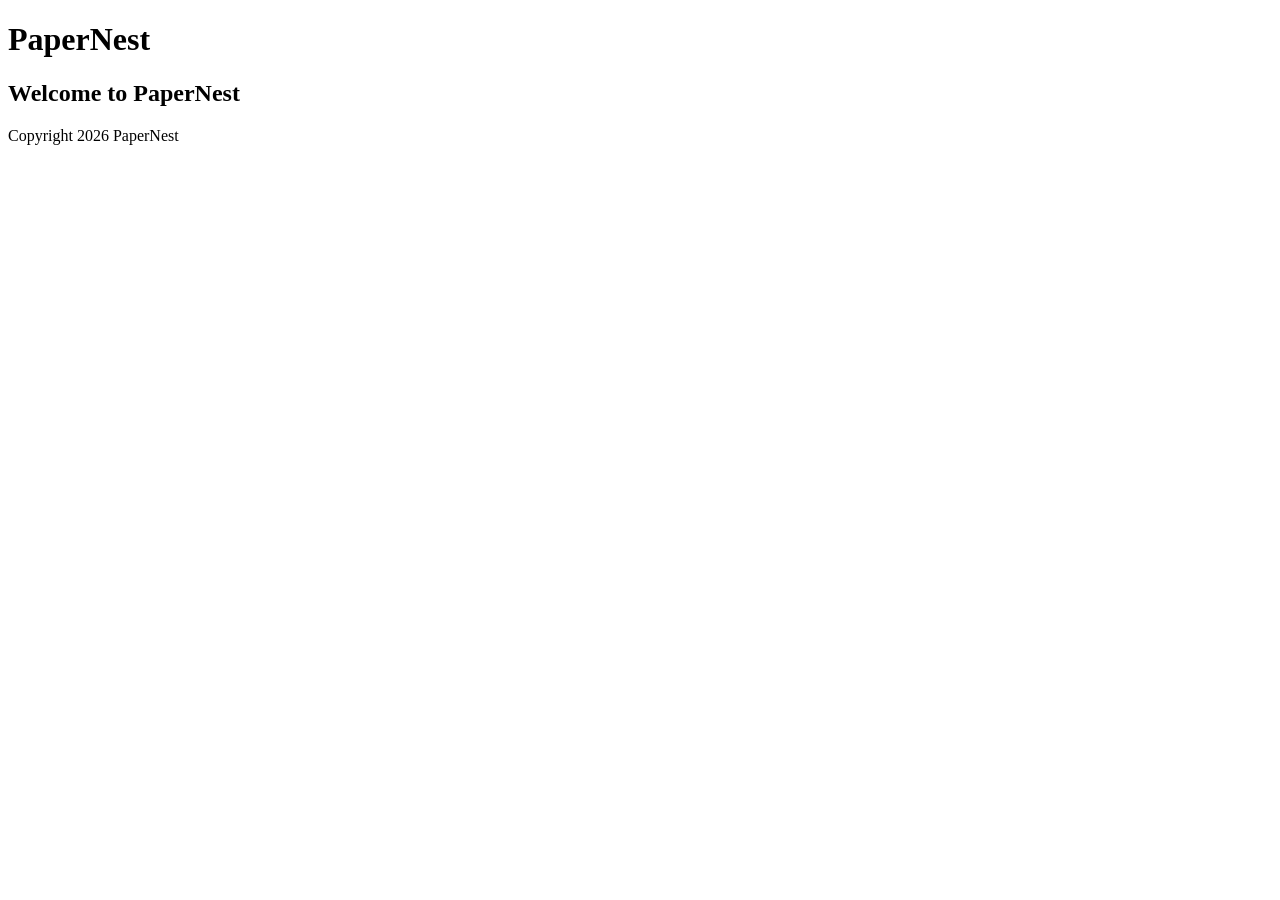
==== index.html @ 01c61b45 "Initial HTML structure for three pages" ====
<!DOCTYPE html>
<html lang="en">
<head>
    <meta charset="UTF-8">
    <meta name="viewport" content="width=device-width, initial-scale=1.0">
    <title>PaperNest - Home</title>
</head>
<body>
    <!-- Name: Shaika Islam Arpita, ID: 2311080 -->
    <header>
        <h1>PaperNest</h1>
    </header>
    <main>
        <h2>Welcome to PaperNest</h2>
    </main>
    <footer>
        <p>Copyright 2026 PaperNest</p>
    </footer>
</body>
</html>
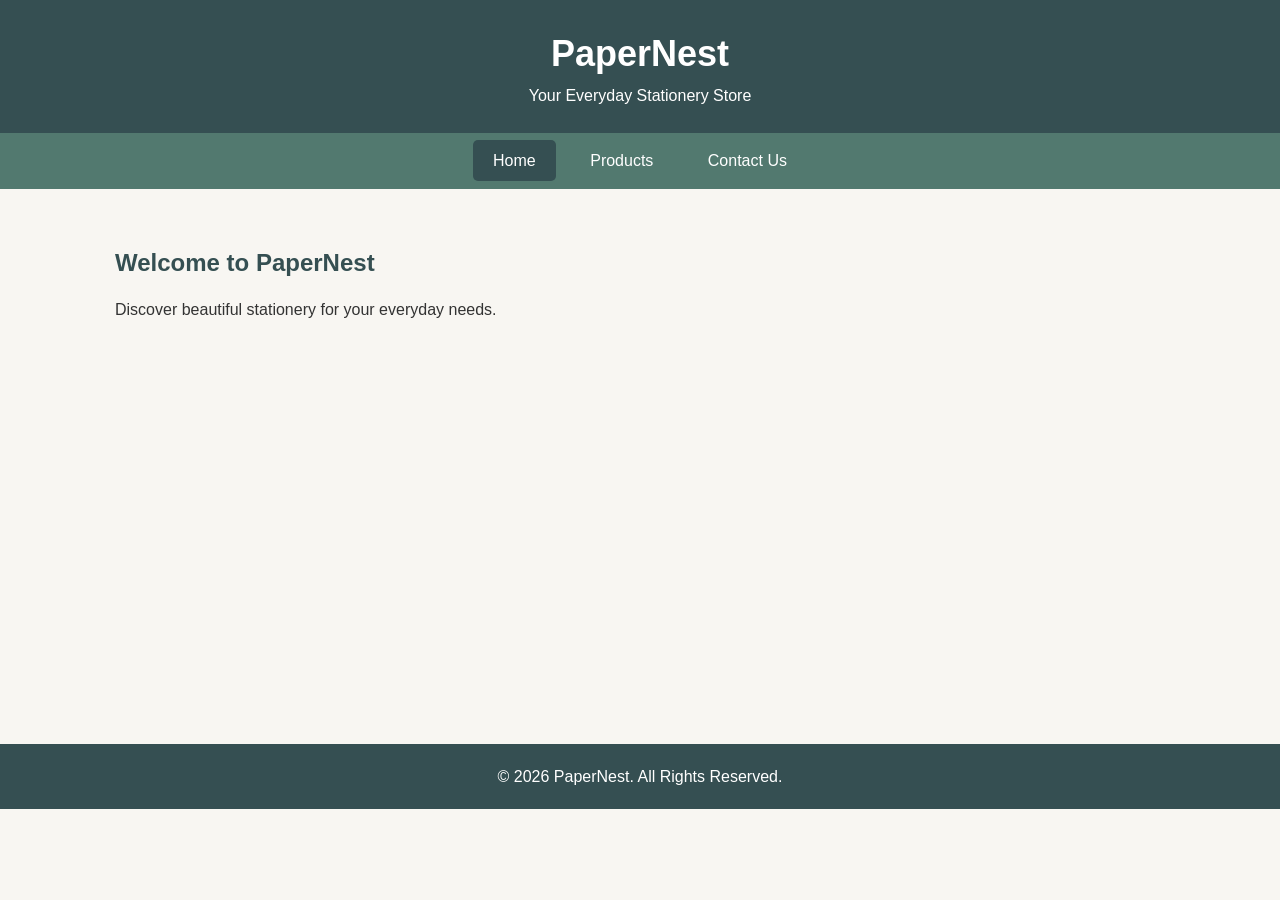
==== commit 343a14f0: "Add navigation header footer and basic CSS" ====
--- a/index.html
+++ b/index.html
@@ -5,17 +5,30 @@
     <meta charset="UTF-8">
     <meta name="viewport" content="width=device-width, initial-scale=1.0">
     <title>PaperNest - Home</title>
+    <link rel="stylesheet" href="style.css">
 </head>
 <body>
     <!-- Name: Shaika Islam Arpita, ID: 2311080 -->
+
     <header>
         <h1>PaperNest</h1>
+        <p>Your Everyday Stationery Store</p>
     </header>
+
+    <nav>
+        <a href="index.html" class="active">Home</a>
+        <a href="products.html">Products</a>
+        <a href="contact.html">Contact Us</a>
+    </nav>
+
     <main>
         <h2>Welcome to PaperNest</h2>
+        <p>Discover beautiful stationery for your everyday needs.</p>
     </main>
+
     <footer>
-        <p>Copyright 2026 PaperNest</p>
+        <p>&copy; 2026 PaperNest. All Rights Reserved.</p>
     </footer>
+
 </body>
 </html>
--- a/style.css
+++ b/style.css
@@ -0,0 +1,74 @@
+
+* {
+    margin: 0;
+    padding: 0;
+    box-sizing: border-box;
+}
+
+body {
+    font-family: Arial, sans-serif;
+    background-color: #f8f6f2;
+    color: #333333;
+    line-height: 1.6;
+}
+
+header {
+    background-color: #354f52;
+    color: white;
+    text-align: center;
+    padding: 25px;
+}
+
+header h1 {
+    font-size: 36px;
+}
+
+header p {
+    font-size: 16px;
+}
+
+nav {
+    background-color: #52796f;
+    text-align: center;
+    padding: 15px;
+}
+
+nav a {
+    color: white;
+    text-decoration: none;
+    padding: 12px 20px;
+    margin: 5px;
+    border-radius: 5px;
+}
+
+nav a:hover {
+    background-color: #cad2c5;
+    color: #253b35;
+}
+
+nav a.active {
+    background-color: #354f52;
+}
+
+main {
+    max-width: 1100px;
+    margin: 30px auto;
+    padding: 25px;
+    min-height: 55vh;
+}
+
+main h2 {
+    color: #354f52;
+    margin-bottom: 15px;
+}
+
+main p {
+    margin-bottom: 15px;
+}
+
+footer {
+    background-color: #354f52;
+    color: white;
+    text-align: center;
+    padding: 20px;
+}
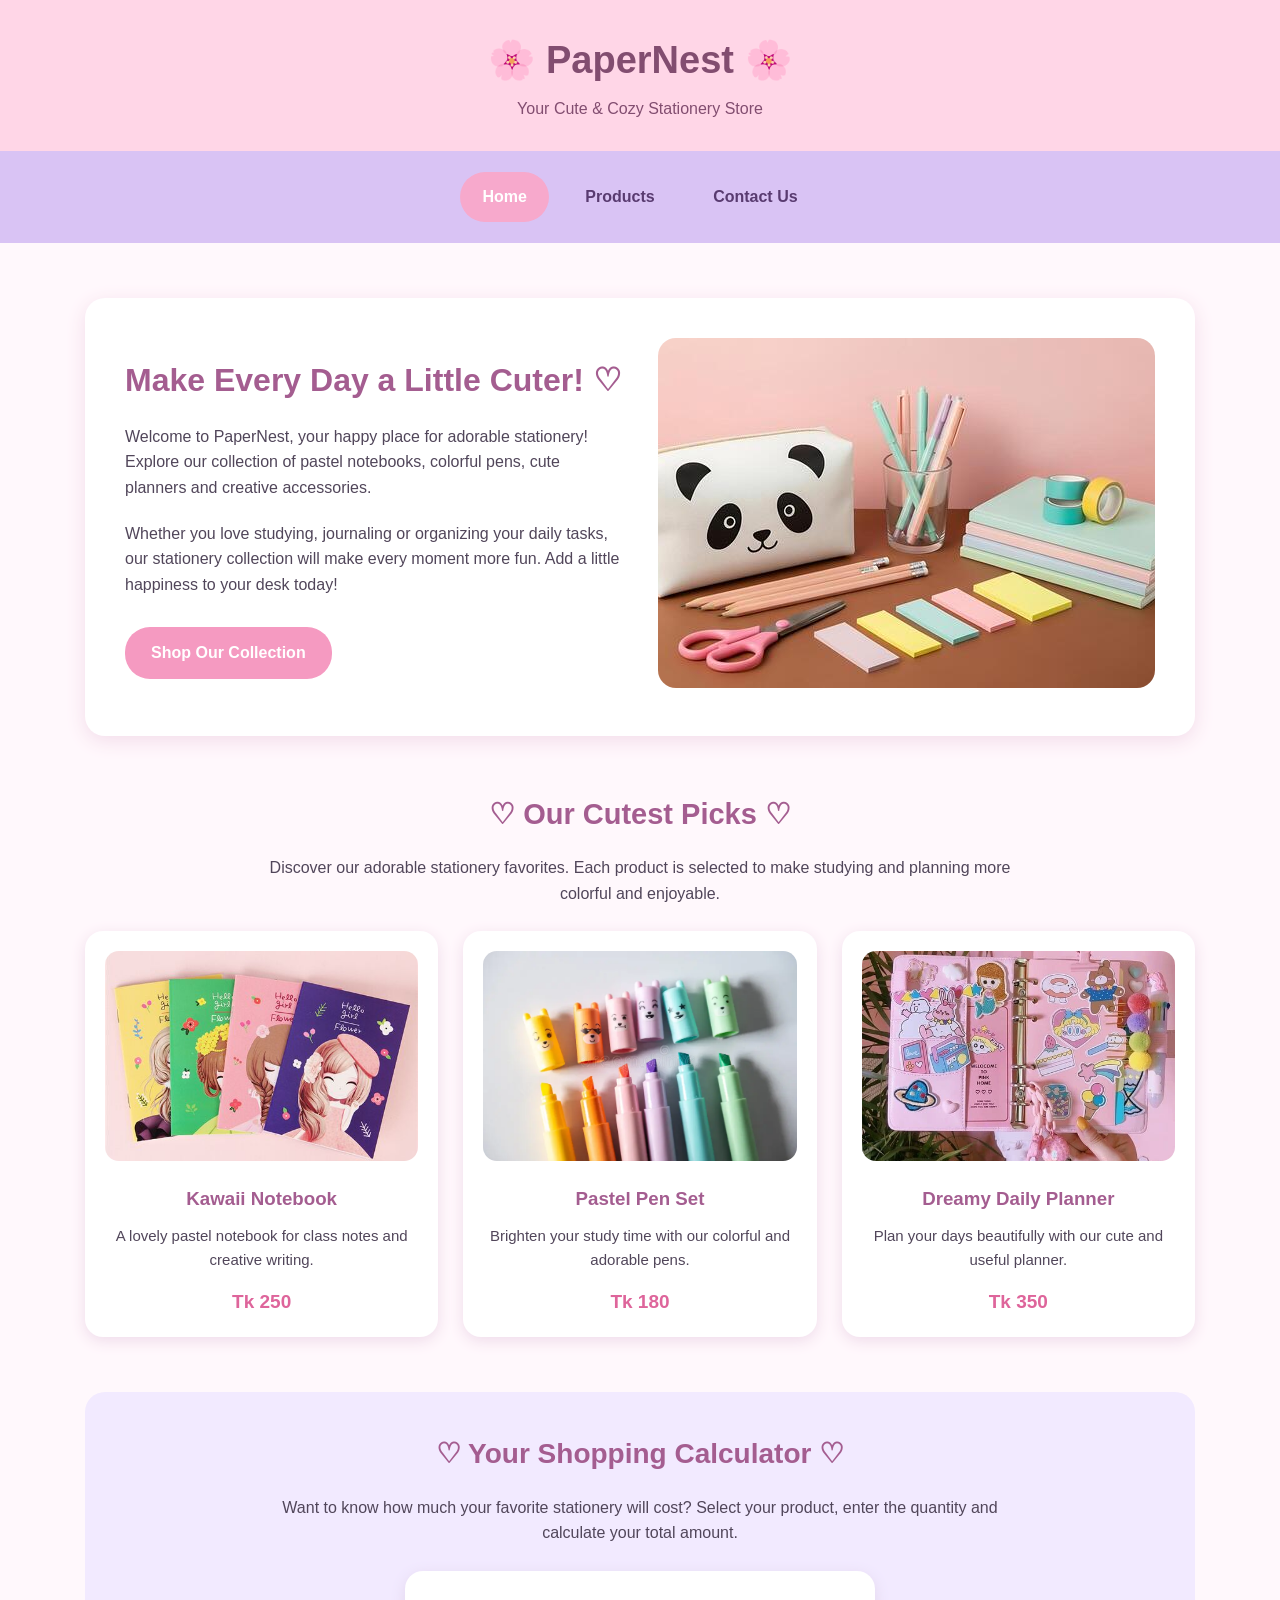
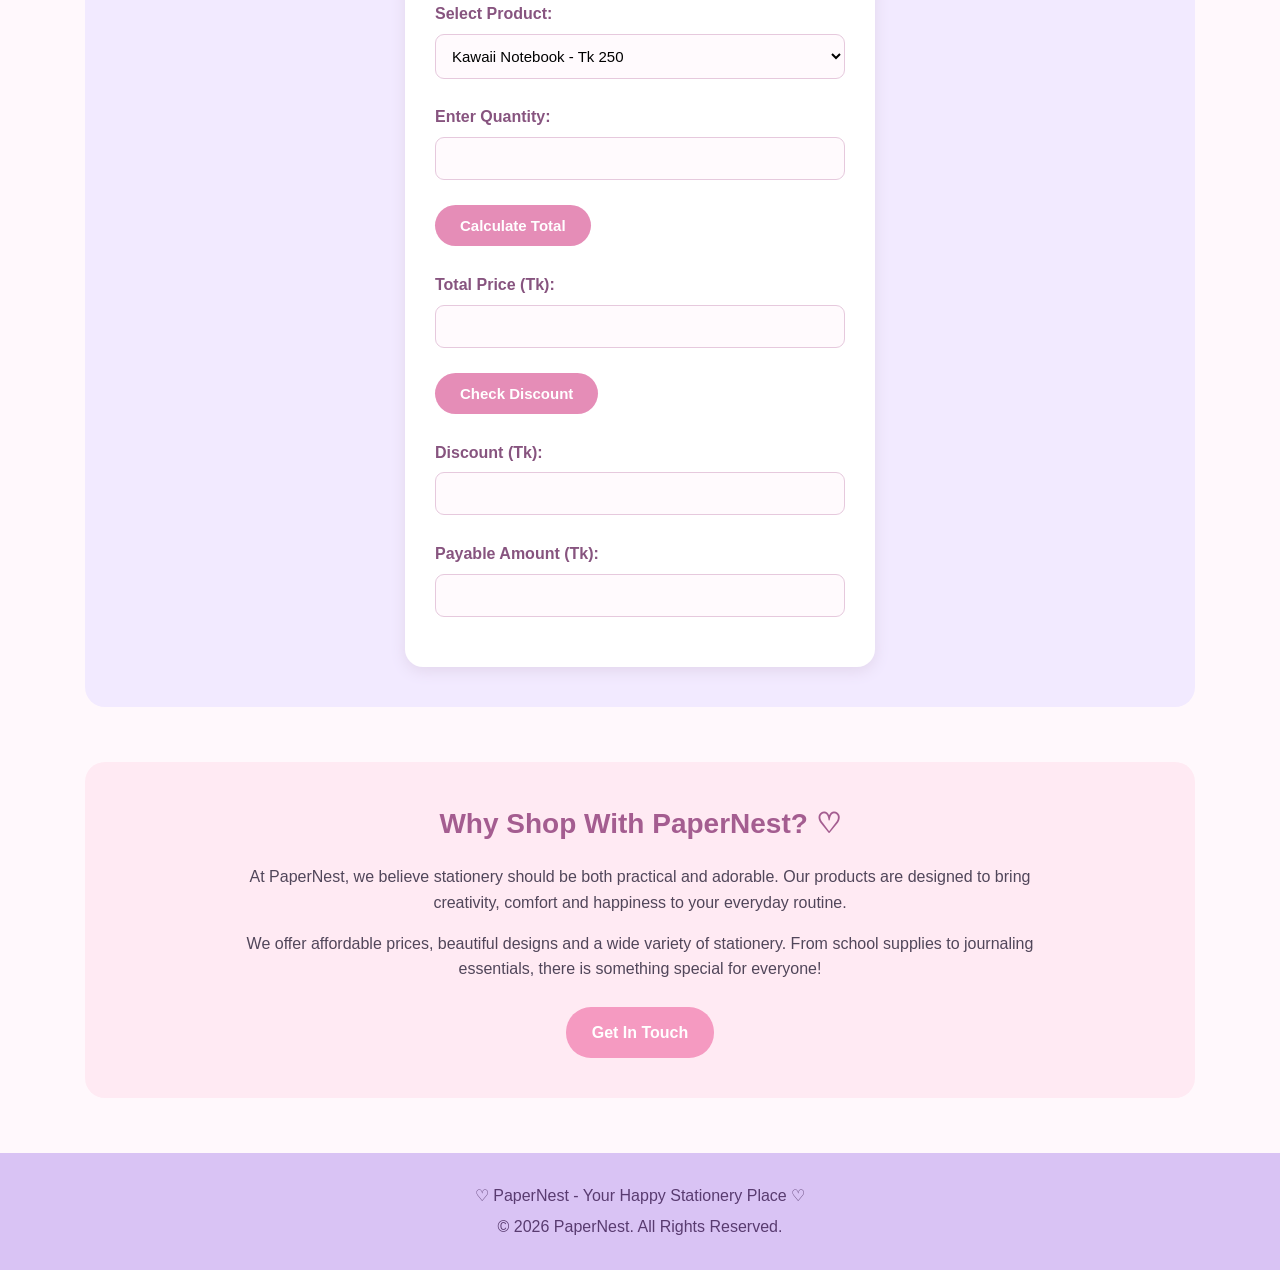
==== commit 93fb2bb0: "Design kawaii homepage with flexbox and product images" ====
--- a/index.html
+++ b/index.html
@@ -7,12 +7,13 @@
     <title>PaperNest - Home</title>
     <link rel="stylesheet" href="style.css">
 </head>
+
 <body>
     <!-- Name: Shaika Islam Arpita, ID: 2311080 -->
 
     <header>
-        <h1>PaperNest</h1>
-        <p>Your Everyday Stationery Store</p>
+        <h1>🌸 PaperNest 🌸</h1>
+        <p>Your Cute & Cozy Stationery Store</p>
     </header>
 
     <nav>
@@ -22,13 +23,225 @@
     </nav>
 
     <main>
-        <h2>Welcome to PaperNest</h2>
-        <p>Discover beautiful stationery for your everyday needs.</p>
+
+        <!-- Home Welcome Section -->
+
+        <section class="hero">
+
+            <div class="hero-text">
+
+                <h2>Make Every Day a Little Cuter! ♡</h2>
+
+                <p>
+                    Welcome to PaperNest, your happy place for
+                    adorable stationery! Explore our collection
+                    of pastel notebooks, colorful pens, cute
+                    planners and creative accessories.
+                </p>
+
+                <p>
+                    Whether you love studying, journaling or
+                    organizing your daily tasks, our stationery
+                    collection will make every moment more fun.
+                    Add a little happiness to your desk today!
+                </p>
+
+                <a href="products.html" class="shop-link">
+                    Shop Our Collection
+                </a>
+
+            </div>
+
+            <div class="hero-image">
+
+                <img src="images/hero-stationery.jpg"
+                     alt="Cute pastel stationery collection">
+
+            </div>
+
+        </section>
+
+
+        <!-- Featured Products Section -->
+
+        <section class="featured">
+
+            <h2>♡ Our Cutest Picks ♡</h2>
+
+            <p>
+                Discover our adorable stationery favorites.
+                Each product is selected to make studying
+                and planning more colorful and enjoyable.
+            </p>
+
+            <div class="feature-container">
+
+                <div class="feature-box">
+
+                    <img src="images/kawaii-notebook.jpg"
+                         alt="Cute pastel notebook">
+
+                    <h3>Kawaii Notebook</h3>
+
+                    <p>
+                        A lovely pastel notebook for
+                        class notes and creative writing.
+                    </p>
+
+                    <h4>Tk 250</h4>
+
+                </div>
+
+                <div class="feature-box">
+
+                    <img src="images/kawaii-pens.jpg"
+                         alt="Cute colorful pen set">
+
+                    <h3>Pastel Pen Set</h3>
+
+                    <p>
+                        Brighten your study time with
+                        our colorful and adorable pens.
+                    </p>
+
+                    <h4>Tk 180</h4>
+
+                </div>
+
+                <div class="feature-box">
+
+                    <img src="images/kawaii-planner.jpg"
+                         alt="Cute daily planner">
+
+                    <h3>Dreamy Daily Planner</h3>
+
+                    <p>
+                        Plan your days beautifully with
+                        our cute and useful planner.
+                    </p>
+
+                    <h4>Tk 350</h4>
+
+                </div>
+
+            </div>
+
+        </section>
+
+
+        <!-- JavaScript Calculator Section -->
+
+        <section class="calculator">
+
+            <h2>♡ Your Shopping Calculator ♡</h2>
+
+            <p>
+                Want to know how much your favorite stationery
+                will cost? Select your product, enter the
+                quantity and calculate your total amount.
+            </p>
+
+            <div class="calculator-box">
+
+                <label for="productBox">Select Product:</label>
+                <br>
+
+                <select id="productBox">
+                    <option value="250">Kawaii Notebook - Tk 250</option>
+                    <option value="180">Pastel Pen Set - Tk 180</option>
+                    <option value="350">Dreamy Daily Planner - Tk 350</option>
+                </select>
+
+                <br><br>
+
+                <label for="quantityBox">Enter Quantity:</label>
+                <br>
+
+                <input id="quantityBox" type="number" min="1">
+
+                <br><br>
+
+                <button onclick="calculateTotal()">
+                    Calculate Total
+                </button>
+
+                <br><br>
+
+                <label for="totalBox">Total Price (Tk):</label>
+                <br>
+
+                <input id="totalBox" type="text" readonly>
+
+                <br><br>
+
+                <button onclick="checkDiscount()">
+                    Check Discount
+                </button>
+
+                <br><br>
+
+                <label for="discountBox">Discount (Tk):</label>
+                <br>
+
+                <input id="discountBox" type="text" readonly>
+
+                <br><br>
+
+                <label for="payableBox">Payable Amount (Tk):</label>
+                <br>
+
+                <input id="payableBox" type="text" readonly>
+
+                <p id="resultMessage"></p>
+
+            </div>
+
+        </section>
+
+
+        <!-- Why Choose Us Section -->
+
+        <section class="why-us">
+
+            <h2>Why Shop With PaperNest? ♡</h2>
+
+            <p>
+                At PaperNest, we believe stationery should
+                be both practical and adorable. Our products
+                are designed to bring creativity, comfort
+                and happiness to your everyday routine.
+            </p>
+
+            <p>
+                We offer affordable prices, beautiful
+                designs and a wide variety of stationery.
+                From school supplies to journaling essentials,
+                there is something special for everyone!
+            </p>
+
+            <a href="contact.html" class="shop-link">
+                Get In Touch
+            </a>
+
+        </section>
+
     </main>
 
+
+    <!-- Footer -->
+
     <footer>
+
+        <p>♡ PaperNest - Your Happy Stationery Place ♡</p>
+
         <p>&copy; 2026 PaperNest. All Rights Reserved.</p>
+
     </footer>
+
+
+    <!-- External JavaScript File -->
+
+    <script src="script.js"></script>
 
 </body>
 </html>
--- a/style.css
+++ b/style.css
@@ -1,3 +1,5 @@
+
+/* General Website Styling */
 
 * {
     margin: 0;
@@ -7,68 +9,344 @@
 
 body {
     font-family: Arial, sans-serif;
-    background-color: #f8f6f2;
-    color: #333333;
+    background-color: #fff8fc;
+    color: #51465a;
     line-height: 1.6;
 }
 
+/* Header */
+
 header {
-    background-color: #354f52;
-    color: white;
-    text-align: center;
-    padding: 25px;
+    background-color: #ffd6e7;
+    color: #824d70;
+    text-align: center;
+    padding: 30px;
 }
 
 header h1 {
-    font-size: 36px;
+    font-size: 38px;
+    margin-bottom: 5px;
 }
 
 header p {
     font-size: 16px;
 }
 
+/* Navigation Bar */
+
 nav {
-    background-color: #52796f;
-    text-align: center;
-    padding: 15px;
+    background-color: #d9c3f4;
+    text-align: center;
+    padding: 16px;
 }
 
 nav a {
+    color: #593b70;
+    text-decoration: none;
+    padding: 12px 22px;
+    margin: 5px;
+    border-radius: 25px;
+    font-weight: bold;
+    display: inline-block;
+    transition: background-color 0.3s;
+}
+
+nav a:hover {
+    background-color: #ff9fc6;
+    color: white;
+}
+
+nav a.active {
+    background-color: #f7a9cc;
+    color: white;
+}
+
+/* Main Content */
+
+main {
+    max-width: 1150px;
+    margin: 35px auto;
+    padding: 20px;
+    min-height: 55vh;
+}
+
+main h2 {
+    color: #a45d90;
+    margin-bottom: 18px;
+}
+
+main p {
+    margin-bottom: 15px;
+}
+
+/* Home Page Hero Section */
+
+.hero {
+    display: flex;
+    align-items: center;
+    gap: 35px;
+    background-color: white;
+    padding: 40px;
+    border-radius: 20px;
+    box-shadow: 0 5px 20px #f3dcea;
+}
+
+.hero-text {
+    flex: 1;
+}
+
+.hero-text h2 {
+    font-size: 32px;
+}
+
+.hero-text p {
+    font-size: 16px;
+    margin-bottom: 20px;
+}
+
+.hero-image {
+    flex: 1;
+}
+
+.hero-image img {
+    width: 100%;
+    height: 350px;
+    object-fit: cover;
+    border-radius: 18px;
+}
+
+/* Shop Links */
+
+.shop-link {
+    display: inline-block;
+    background-color: #f59ac1;
     color: white;
     text-decoration: none;
-    padding: 12px 20px;
+    padding: 13px 26px;
+    border-radius: 25px;
+    font-weight: bold;
+    margin-top: 10px;
+    transition: background-color 0.3s;
+}
+
+.shop-link:hover {
+    background-color: #c776a5;
+}
+
+/* Featured Products */
+
+.featured {
+    margin-top: 55px;
+    text-align: center;
+}
+
+.featured h2 {
+    font-size: 29px;
+}
+
+.featured > p {
+    max-width: 750px;
+    margin: 0 auto 25px;
+}
+
+.feature-container {
+    display: flex;
+    gap: 25px;
+    margin-top: 25px;
+}
+
+.feature-box {
+    flex: 1;
+    background-color: white;
+    padding: 20px;
+    border-radius: 18px;
+    box-shadow: 0 4px 15px #efdbea;
+    transition: transform 0.3s;
+}
+
+.feature-box:hover {
+    transform: translateY(-6px);
+}
+
+.feature-box img {
+    width: 100%;
+    height: 210px;
+    object-fit: cover;
+    border-radius: 14px;
+}
+
+.feature-box h3 {
+    color: #a45d90;
+    margin-top: 15px;
+    margin-bottom: 10px;
+}
+
+.feature-box p {
+    font-size: 15px;
+}
+
+.feature-box h4 {
+    color: #de659b;
+    font-size: 19px;
+}
+
+/* JavaScript Calculator */
+
+.calculator {
+    margin-top: 55px;
+    padding: 40px;
+    background-color: #f2eaff;
+    border-radius: 20px;
+    text-align: center;
+}
+
+.calculator h2 {
+    font-size: 28px;
+}
+
+.calculator > p {
+    max-width: 750px;
+    margin: 0 auto;
+}
+
+.calculator-box {
+    max-width: 470px;
+    margin: 25px auto 0;
+    padding: 30px;
+    background-color: white;
+    border-radius: 18px;
+    text-align: left;
+    box-shadow: 0 4px 15px #e2d6ec;
+}
+
+.calculator-box label {
+    font-weight: bold;
+    color: #87547f;
+}
+
+.calculator-box input,
+.calculator-box select {
+    width: 100%;
+    padding: 12px;
+    margin-top: 7px;
+    border: 1px solid #e6c9dd;
+    border-radius: 9px;
+    font-size: 15px;
+    background-color: #fffafd;
+}
+
+.calculator-box input:focus,
+.calculator-box select:focus {
+    outline: 2px solid #d9a6dc;
+}
+
+.calculator-box button {
+    background-color: #e58db7;
+    color: white;
+    border: none;
+    border-radius: 25px;
+    padding: 12px 25px;
+    font-size: 15px;
+    font-weight: bold;
+    cursor: pointer;
+    transition: background-color 0.3s;
+}
+
+.calculator-box button:hover {
+    background-color: #b96b9a;
+}
+
+#resultMessage {
+    color: #a45d90;
+    font-weight: bold;
+    margin-top: 20px;
+}
+
+/* Why Choose Us Section */
+
+.why-us {
+    margin-top: 55px;
+    padding: 40px;
+    background-color: #ffeaf3;
+    border-radius: 20px;
+    text-align: center;
+}
+
+.why-us h2 {
+    font-size: 28px;
+}
+
+.why-us p {
+    max-width: 800px;
+    margin: 15px auto;
+}
+
+/* Footer */
+
+footer {
+    background-color: #d9c3f4;
+    color: #593b70;
+    text-align: center;
+    padding: 25px;
+}
+
+footer p {
     margin: 5px;
-    border-radius: 5px;
-}
-
-nav a:hover {
-    background-color: #cad2c5;
-    color: #253b35;
-}
-
-nav a.active {
-    background-color: #354f52;
-}
-
-main {
-    max-width: 1100px;
-    margin: 30px auto;
-    padding: 25px;
-    min-height: 55vh;
-}
-
-main h2 {
-    color: #354f52;
-    margin-bottom: 15px;
-}
-
-main p {
-    margin-bottom: 15px;
-}
-
-footer {
-    background-color: #354f52;
-    color: white;
-    text-align: center;
-    padding: 20px;
-}
+}
+
+/* Responsive Design */
+
+@media (max-width: 768px) {
+
+    header h1 {
+        font-size: 30px;
+    }
+
+    nav {
+        padding: 10px;
+    }
+
+    nav a {
+        padding: 10px 15px;
+        margin: 3px;
+    }
+
+    main {
+        margin: 15px auto;
+        padding: 15px;
+    }
+
+    .hero {
+        flex-direction: column;
+        padding: 22px;
+    }
+
+    .hero-text h2 {
+        font-size: 26px;
+    }
+
+    .hero-image {
+        width: 100%;
+    }
+
+    .hero-image img {
+        height: 260px;
+    }
+
+    .feature-container {
+        flex-direction: column;
+    }
+
+    .calculator {
+        padding: 20px;
+    }
+
+    .calculator-box {
+        padding: 22px;
+    }
+
+    .why-us {
+        padding: 25px;
+    }
+
+}
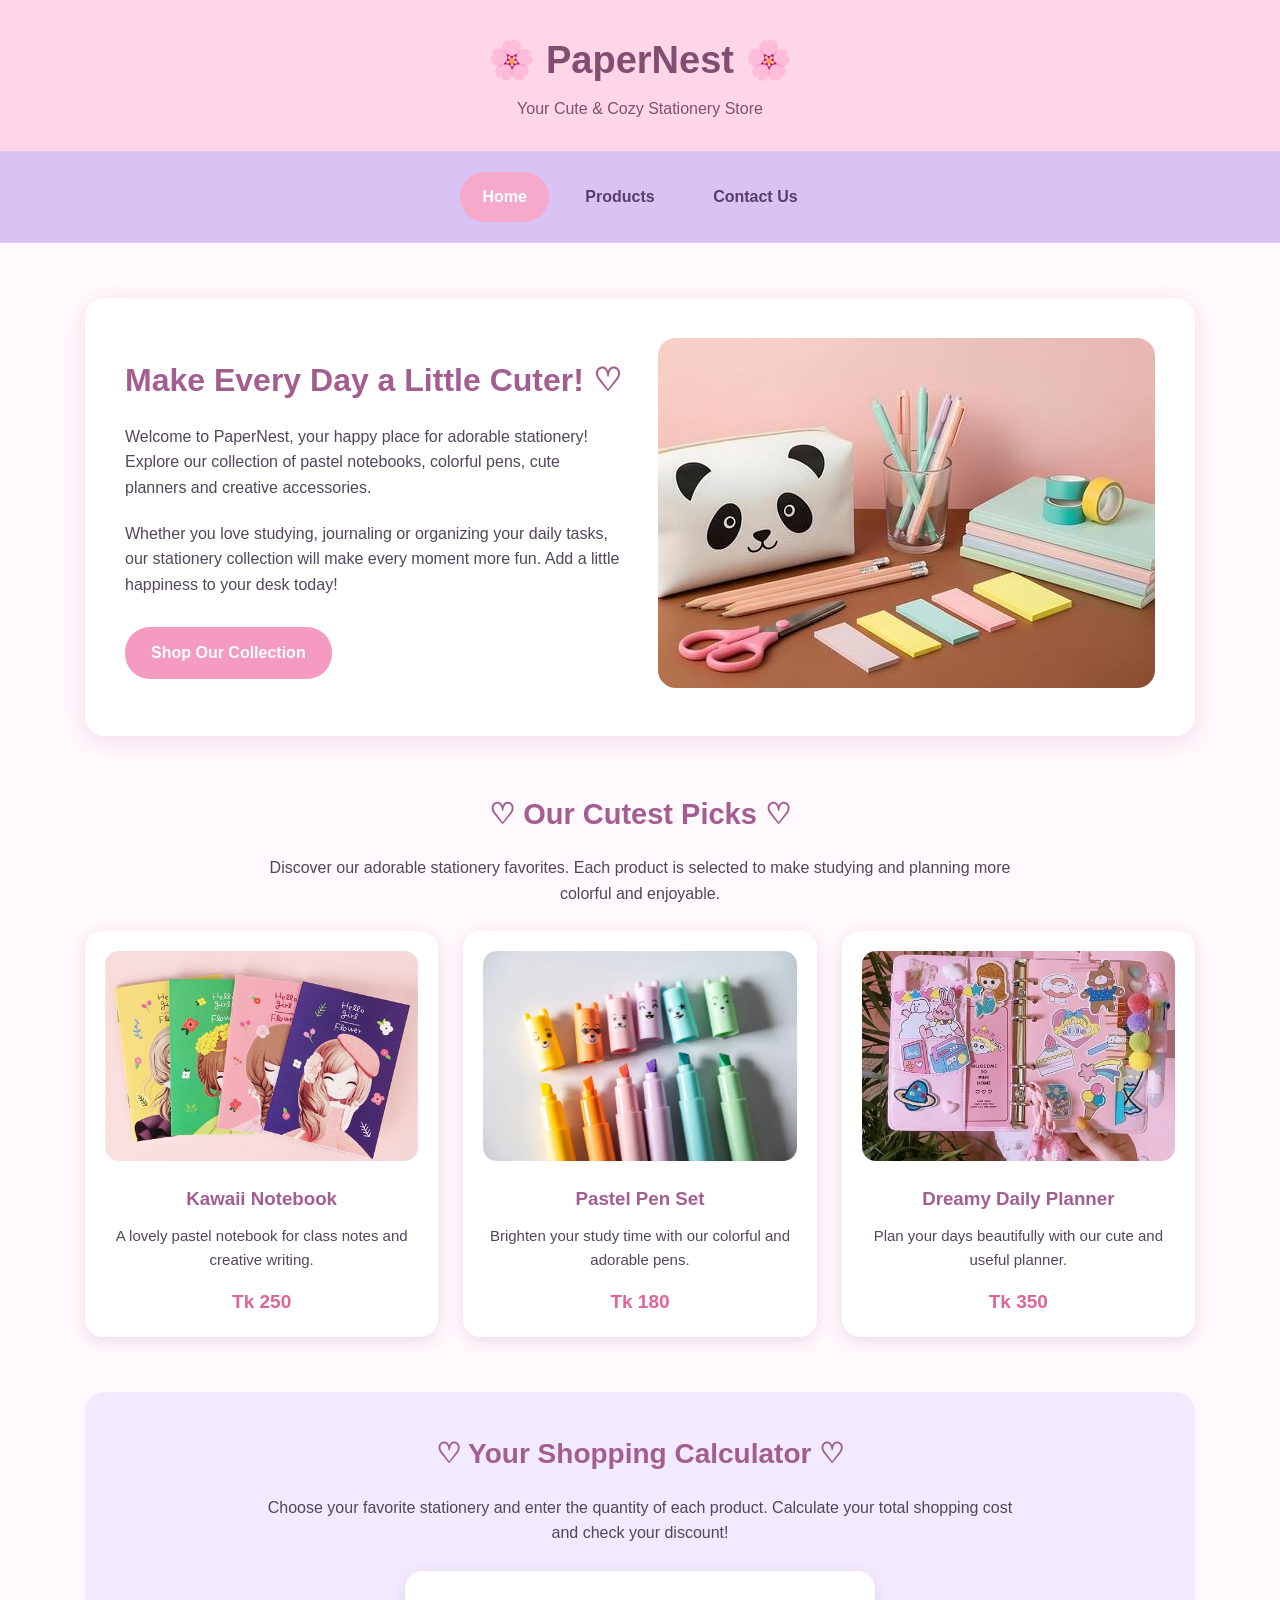
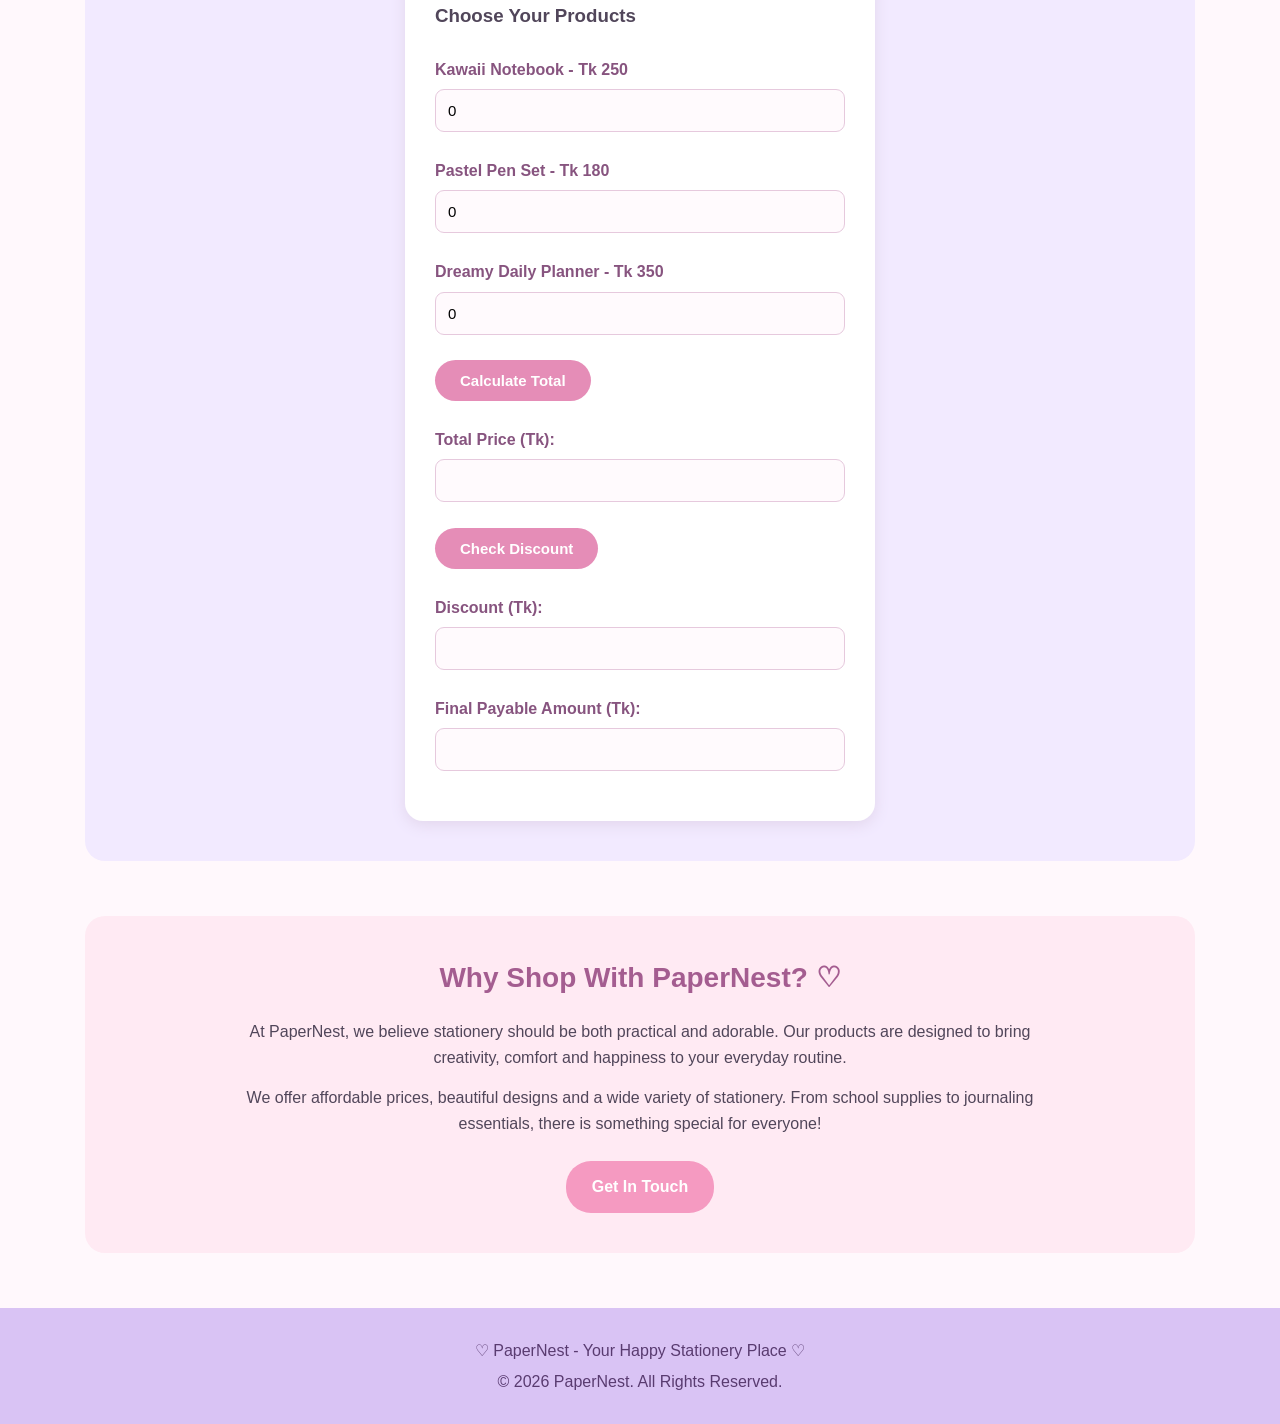
==== commit 425ed4ef: "Implement multiple product calculator and discount system" ====
--- a/index.html
+++ b/index.html
@@ -131,73 +131,84 @@
 
         <!-- JavaScript Calculator Section -->
 
-        <section class="calculator">
-
-            <h2>♡ Your Shopping Calculator ♡</h2>
-
-            <p>
-                Want to know how much your favorite stationery
-                will cost? Select your product, enter the
-                quantity and calculate your total amount.
-            </p>
-
-            <div class="calculator-box">
-
-                <label for="productBox">Select Product:</label>
-                <br>
-
-                <select id="productBox">
-                    <option value="250">Kawaii Notebook - Tk 250</option>
-                    <option value="180">Pastel Pen Set - Tk 180</option>
-                    <option value="350">Dreamy Daily Planner - Tk 350</option>
-                </select>
-
-                <br><br>
-
-                <label for="quantityBox">Enter Quantity:</label>
-                <br>
-
-                <input id="quantityBox" type="number" min="1">
-
-                <br><br>
-
-                <button onclick="calculateTotal()">
-                    Calculate Total
-                </button>
-
-                <br><br>
-
-                <label for="totalBox">Total Price (Tk):</label>
-                <br>
-
-                <input id="totalBox" type="text" readonly>
-
-                <br><br>
-
-                <button onclick="checkDiscount()">
-                    Check Discount
-                </button>
-
-                <br><br>
-
-                <label for="discountBox">Discount (Tk):</label>
-                <br>
-
-                <input id="discountBox" type="text" readonly>
-
-                <br><br>
-
-                <label for="payableBox">Payable Amount (Tk):</label>
-                <br>
-
-                <input id="payableBox" type="text" readonly>
-
-                <p id="resultMessage"></p>
-
-            </div>
-
-        </section>
-
+        
+<!-- JavaScript Calculator Section -->
+
+<section class="calculator">
+
+    <h2>♡ Your Shopping Calculator ♡</h2>
+
+    <p>
+        Choose your favorite stationery and enter the
+        quantity of each product. Calculate your total
+        shopping cost and check your discount!
+    </p>
+
+    <div class="calculator-box">
+
+        <h3>Choose Your Products</h3>
+
+        <br>
+
+        <label for="notebookBox">
+            Kawaii Notebook - Tk 250
+        </label>
+        <br>
+        <input id="notebookBox" type="number" min="0" value="0">
+
+        <br><br>
+
+        <label for="penBox">
+            Pastel Pen Set - Tk 180
+        </label>
+        <br>
+        <input id="penBox" type="number" min="0" value="0">
+
+        <br><br>
+
+        <label for="plannerBox">
+            Dreamy Daily Planner - Tk 350
+        </label>
+        <br>
+        <input id="plannerBox" type="number" min="0" value="0">
+
+        <br><br>
+
+        <button onclick="calculateTotal()">
+            Calculate Total
+        </button>
+
+        <br><br>
+
+        <label for="totalBox">Total Price (Tk):</label>
+        <br>
+        <input id="totalBox" type="text" readonly>
+
+        <br><br>
+
+        <button onclick="checkDiscount()">
+            Check Discount
+        </button>
+
+        <br><br>
+
+        <label for="discountBox">Discount (Tk):</label>
+        <br>
+        <input id="discountBox" type="text" readonly>
+
+        <br><br>
+
+        <label for="payableBox">
+            Final Payable Amount (Tk):
+        </label>
+        <br>
+        <input id="payableBox" type="text" readonly>
+
+        <p id="resultMessage"></p>
+
+    </div>
+
+</section>
 
         <!-- Why Choose Us Section -->
 
